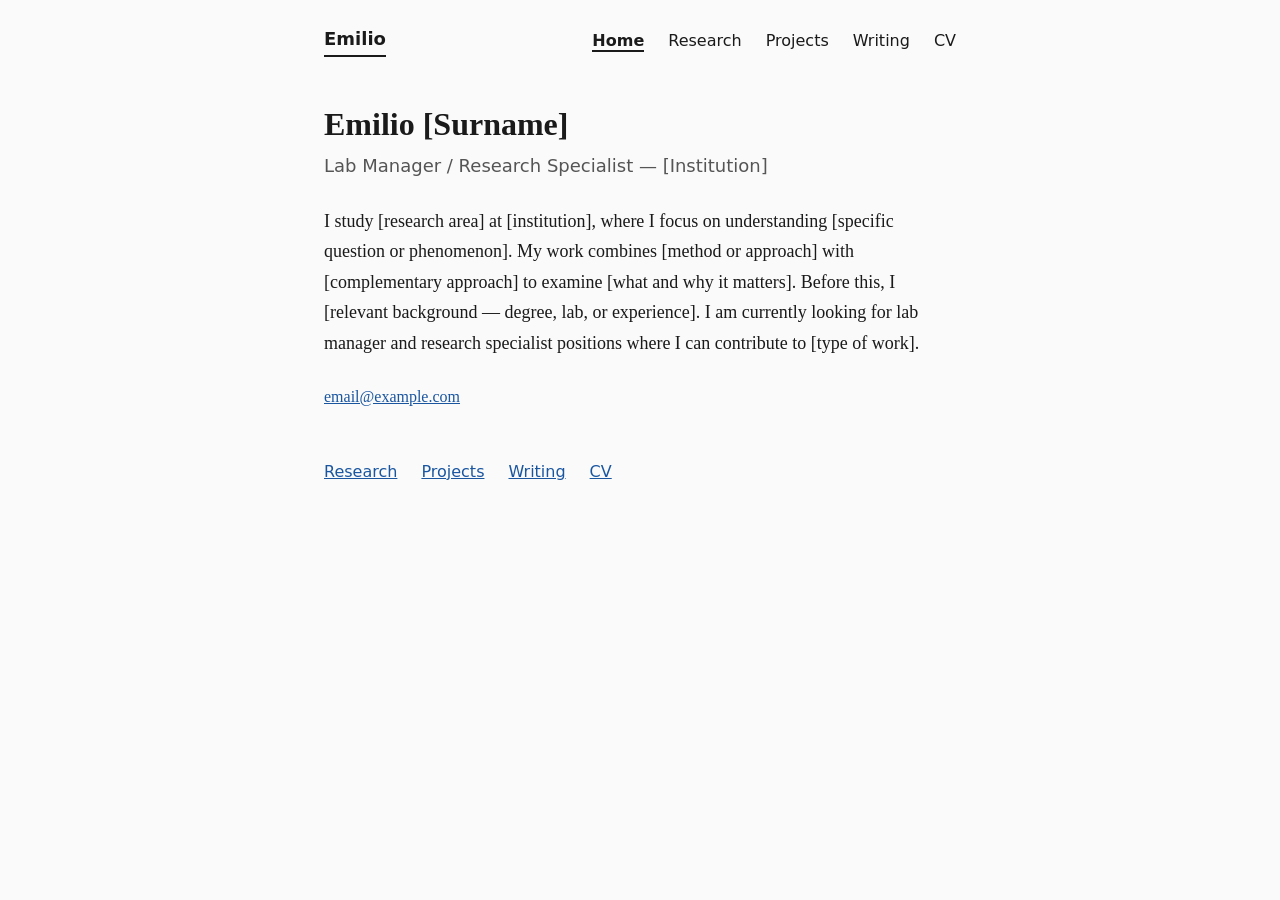
==== index.html @ aac764be "feat: initial research website — walking skeleton complete" ====
<!DOCTYPE html>
<html lang="en">
<head>
  <meta charset="UTF-8">
  <meta name="viewport" content="width=device-width, initial-scale=1.0">
  <title>Emilio [Surname] | Researcher</title>
  <meta name="description" content="Personal website of Emilio [Surname] — researcher in [field]. Home, Research, Projects, Writing, and CV.">
  <link rel="stylesheet" href="/assets/css/style.css">
</head>
<body>
  <div id="site-nav"></div>

  <main class="content">
    <section class="home-hero">
      <h1>Emilio [Surname]</h1>
      <p class="subtitle">Lab Manager / Research Specialist &mdash; [Institution]</p>
      <p class="bio">
        I study [research area] at [institution], where I focus on understanding [specific question or phenomenon].
        My work combines [method or approach] with [complementary approach] to examine [what and why it matters].
        Before this, I [relevant background — degree, lab, or experience].
        I am currently looking for lab manager and research specialist positions where I can contribute to [type of work].
      </p>
      <p class="contact">
        <a href="mailto:email@example.com">email@example.com</a>
      </p>
    </section>

    <nav class="home-links" aria-label="Site sections">
      <ul>
        <li><a href="/research.html">Research</a></li>
        <li><a href="/projects.html">Projects</a></li>
        <li><a href="/writing.html">Writing</a></li>
        <li><a href="/cv.html">CV</a></li>
      </ul>
    </nav>
  </main>

  <script src="/assets/js/nav.js"></script>
</body>
</html>
---- assets/css/style.css ----
/* ============================================
   1. DESIGN TOKENS (custom properties)
   ============================================ */
:root {
  /* Colors */
  --color-bg:             #fafafa;
  --color-surface:        #ffffff;
  --color-text:           #1a1a1a;
  --color-text-muted:     #555555;
  --color-border:         #e0e0e0;
  --color-accent:         #1a56a0;   /* WCAG AA compliant on white */
  --color-accent-visited: #6b3fa0;

  /* Fonts */
  --font-body: Charter, 'Bitstream Charter', 'Sitka Text', Cambria, serif;
  --font-ui:   system-ui, -apple-system, 'Segoe UI', Roboto, Helvetica, Arial, sans-serif;

  /* Type scale */
  --text-xs:   0.75rem;
  --text-sm:   0.875rem;
  --text-base: 1rem;
  --text-lg:   1.125rem;
  --text-xl:   1.25rem;
  --text-2xl:  1.5rem;
  --text-3xl:  2rem;

  /* Line heights */
  --leading-tight:  1.2;
  --leading-normal: 1.5;
  --leading-loose:  1.7;

  /* Layout */
  --max-width:      680px;
  --padding-inline: 1.5rem;
  --spacing-base:   1.5rem;
}

/* ============================================
   2. RESET (Josh Comeau 2025)
   ============================================ */
/* Source: https://www.joshwcomeau.com/css/custom-css-reset/ (March 2025) */

*, *::before, *::after {
  box-sizing: border-box;
}

* {
  margin: 0;
}

body {
  line-height: 1.5;
  -webkit-font-smoothing: antialiased;
}

img, picture, video, canvas, svg {
  display: block;
  max-width: 100%;
}

input, button, textarea, select {
  font: inherit;
}

p, h1, h2, h3, h4, h5, h6 {
  overflow-wrap: break-word;
}

p {
  text-wrap: pretty;
}

h1, h2, h3 {
  text-wrap: balance;
}

/* ============================================
   3. BASE TYPOGRAPHY
   ============================================ */
body {
  font-family: var(--font-body);
  font-size: var(--text-base);
  line-height: var(--leading-loose);
  color: var(--color-text);
  background-color: var(--color-bg);
}

h1,
h2,
h3,
h4,
h5,
h6 {
  line-height: var(--leading-tight);
}

a {
  color: var(--color-accent);
  text-decoration: underline;
}

a:visited {
  color: var(--color-accent-visited);
}

a:hover {
  text-decoration: none;
}

/* ============================================
   4. LAYOUT
   ============================================ */
body {
  min-height: 100vh;
}

.content {
  max-width: var(--max-width);
  width: 100%;
  margin-inline: auto;
  padding-inline: var(--padding-inline);
  padding-top: var(--spacing-base);
  padding-bottom: calc(var(--spacing-base) * 2);
}

/* ============================================
   5. NAVIGATION
   ============================================ */
.site-nav {
  font-family: var(--font-ui);
  display: flex;
  justify-content: space-between;
  align-items: center;
  max-width: var(--max-width);
  margin-inline: auto;
  padding: var(--spacing-base) var(--padding-inline);
}

.site-nav ul {
  list-style: none;
  display: flex;
  gap: 1.5rem;
  padding: 0;
}

.site-nav a {
  text-decoration: none;
  color: var(--color-text);
}

.site-nav a:visited {
  color: var(--color-text);
}

.site-nav a:hover {
  color: var(--color-accent);
}

.nav-name {
  font-weight: 700;
  font-size: var(--text-lg);
}

.site-nav a[aria-current="page"] {
  font-weight: 600;
  border-bottom: 2px solid currentColor;
}

/* ============================================
   6. HOME PAGE
   ============================================ */
.home-hero h1 {
  font-size: var(--text-3xl);
  margin-bottom: 0.5rem;
}

.subtitle {
  font-size: var(--text-lg);
  color: var(--color-text-muted);
  font-family: var(--font-ui);
}

.bio {
  font-size: var(--text-lg);
  line-height: var(--leading-loose);
  margin-top: var(--spacing-base);
}

.contact {
  margin-top: var(--spacing-base);
}

.home-links {
  margin-top: calc(var(--spacing-base) * 2);
  list-style: none;
}

.home-links ul {
  list-style: none;
  display: flex;
  gap: 1.5rem;
  padding: 0;
}

.home-links a {
  font-family: var(--font-ui);
  font-size: var(--text-base);
}

/* ============================================
   7. RESPONSIVE
   ============================================ */
@media (max-width: 600px) {
  :root {
    --text-3xl: 1.75rem;
  }

  .site-nav {
    flex-direction: column;
    align-items: flex-start;
    gap: 0.5rem;
  }

  .site-nav ul {
    flex-wrap: wrap;
    gap: 0.5rem;
  }

  .home-links ul {
    flex-direction: column;
    gap: 0.75rem;
  }
}

/* ============================================
   8. UTILITIES
   ============================================ */
/* Reserved for future utility classes */
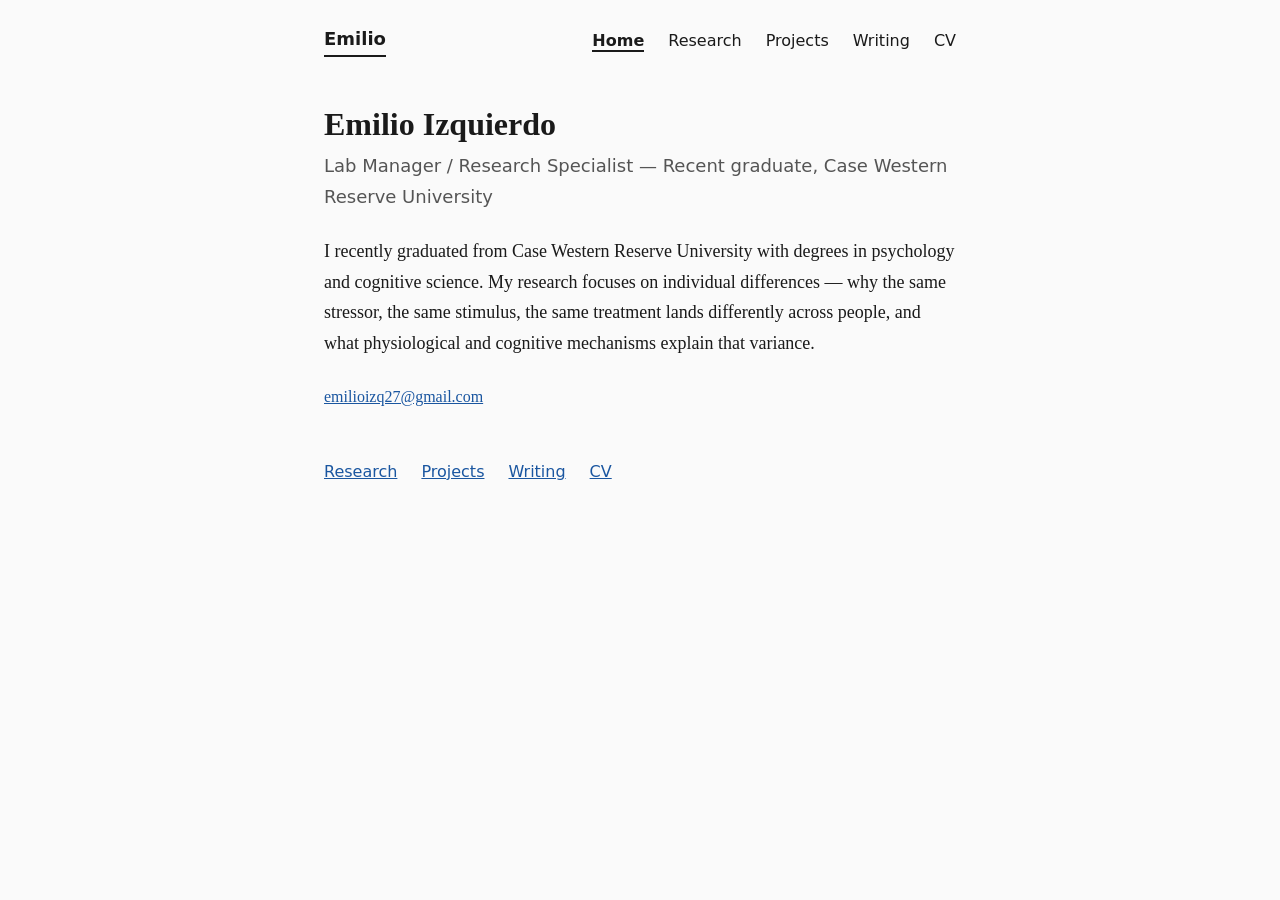
==== commit df035bcf: "feat(01-03): replace all placeholder tokens with real researcher content - index.html: real name (Em" ====
--- a/index.html
+++ b/index.html
@@ -3,8 +3,8 @@
 <head>
   <meta charset="UTF-8">
   <meta name="viewport" content="width=device-width, initial-scale=1.0">
-  <title>Emilio [Surname] | Researcher</title>
-  <meta name="description" content="Personal website of Emilio [Surname] — researcher in [field]. Home, Research, Projects, Writing, and CV.">
+  <title>Emilio Izquierdo | Researcher</title>
+  <meta name="description" content="Personal website of Emilio Izquierdo — researcher in psychology and cognitive science. Home, Research, Projects, Writing, and CV.">
   <link rel="stylesheet" href="/assets/css/style.css">
 </head>
 <body>
@@ -12,16 +12,13 @@
 
   <main class="content">
     <section class="home-hero">
-      <h1>Emilio [Surname]</h1>
-      <p class="subtitle">Lab Manager / Research Specialist &mdash; [Institution]</p>
+      <h1>Emilio Izquierdo</h1>
+      <p class="subtitle">Lab Manager / Research Specialist &mdash; Recent graduate, Case Western Reserve University</p>
       <p class="bio">
-        I study [research area] at [institution], where I focus on understanding [specific question or phenomenon].
-        My work combines [method or approach] with [complementary approach] to examine [what and why it matters].
-        Before this, I [relevant background — degree, lab, or experience].
-        I am currently looking for lab manager and research specialist positions where I can contribute to [type of work].
+        I recently graduated from Case Western Reserve University with degrees in psychology and cognitive science. My research focuses on individual differences — why the same stressor, the same stimulus, the same treatment lands differently across people, and what physiological and cognitive mechanisms explain that variance.
       </p>
       <p class="contact">
-        <a href="mailto:email@example.com">email@example.com</a>
+        <a href="mailto:emilioizq27@gmail.com">emilioizq27@gmail.com</a>
       </p>
     </section>
 
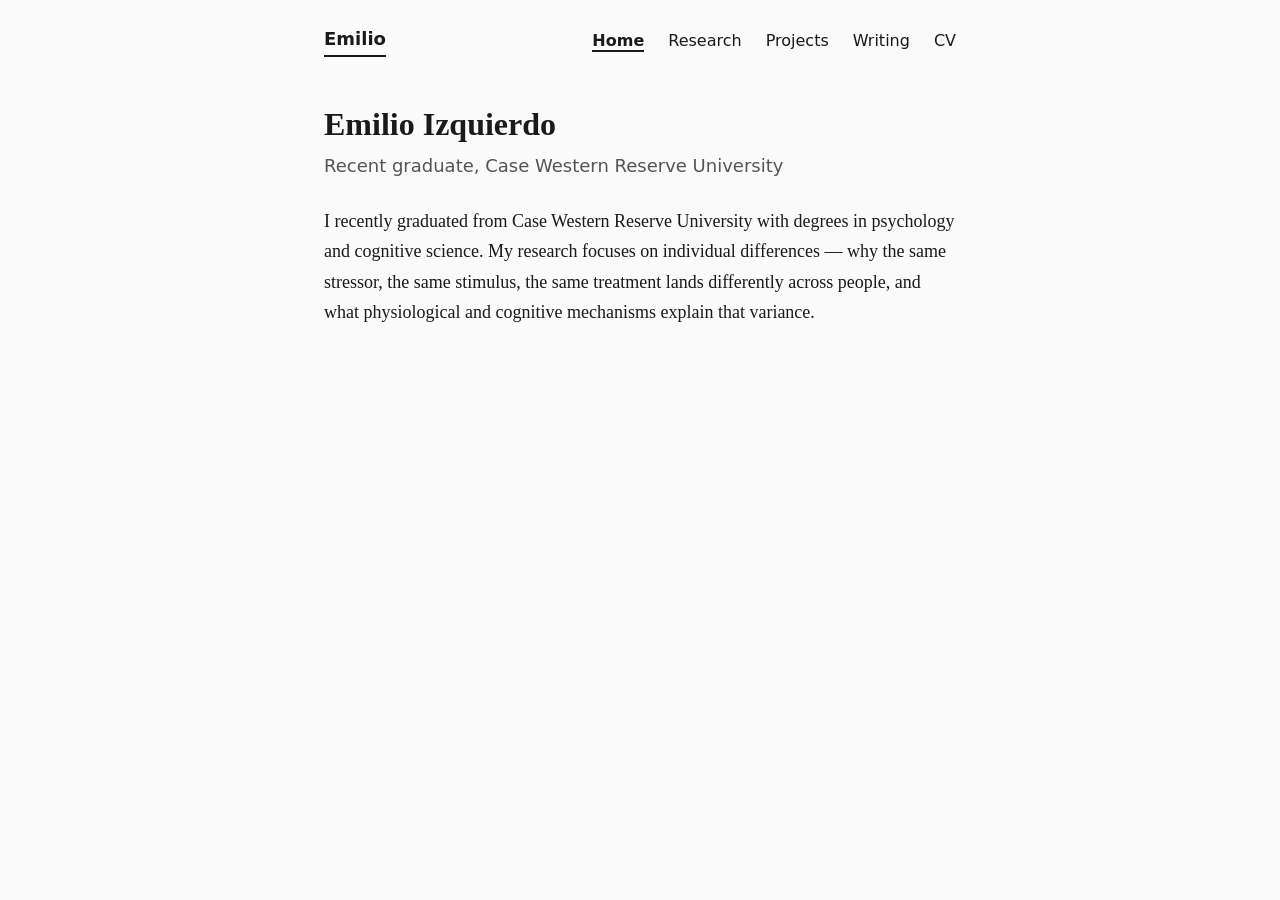
==== commit 2b72168c: "small changes" ====
--- a/index.html
+++ b/index.html
@@ -13,23 +13,11 @@
   <main class="content">
     <section class="home-hero">
       <h1>Emilio Izquierdo</h1>
-      <p class="subtitle">Lab Manager / Research Specialist &mdash; Recent graduate, Case Western Reserve University</p>
+      <p class="subtitle">Recent graduate, Case Western Reserve University</p>
       <p class="bio">
         I recently graduated from Case Western Reserve University with degrees in psychology and cognitive science. My research focuses on individual differences — why the same stressor, the same stimulus, the same treatment lands differently across people, and what physiological and cognitive mechanisms explain that variance.
       </p>
-      <p class="contact">
-        <a href="mailto:emilioizq27@gmail.com">emilioizq27@gmail.com</a>
-      </p>
     </section>
-
-    <nav class="home-links" aria-label="Site sections">
-      <ul>
-        <li><a href="/research.html">Research</a></li>
-        <li><a href="/projects.html">Projects</a></li>
-        <li><a href="/writing.html">Writing</a></li>
-        <li><a href="/cv.html">CV</a></li>
-      </ul>
-    </nav>
   </main>
 
   <script src="/assets/js/nav.js"></script>
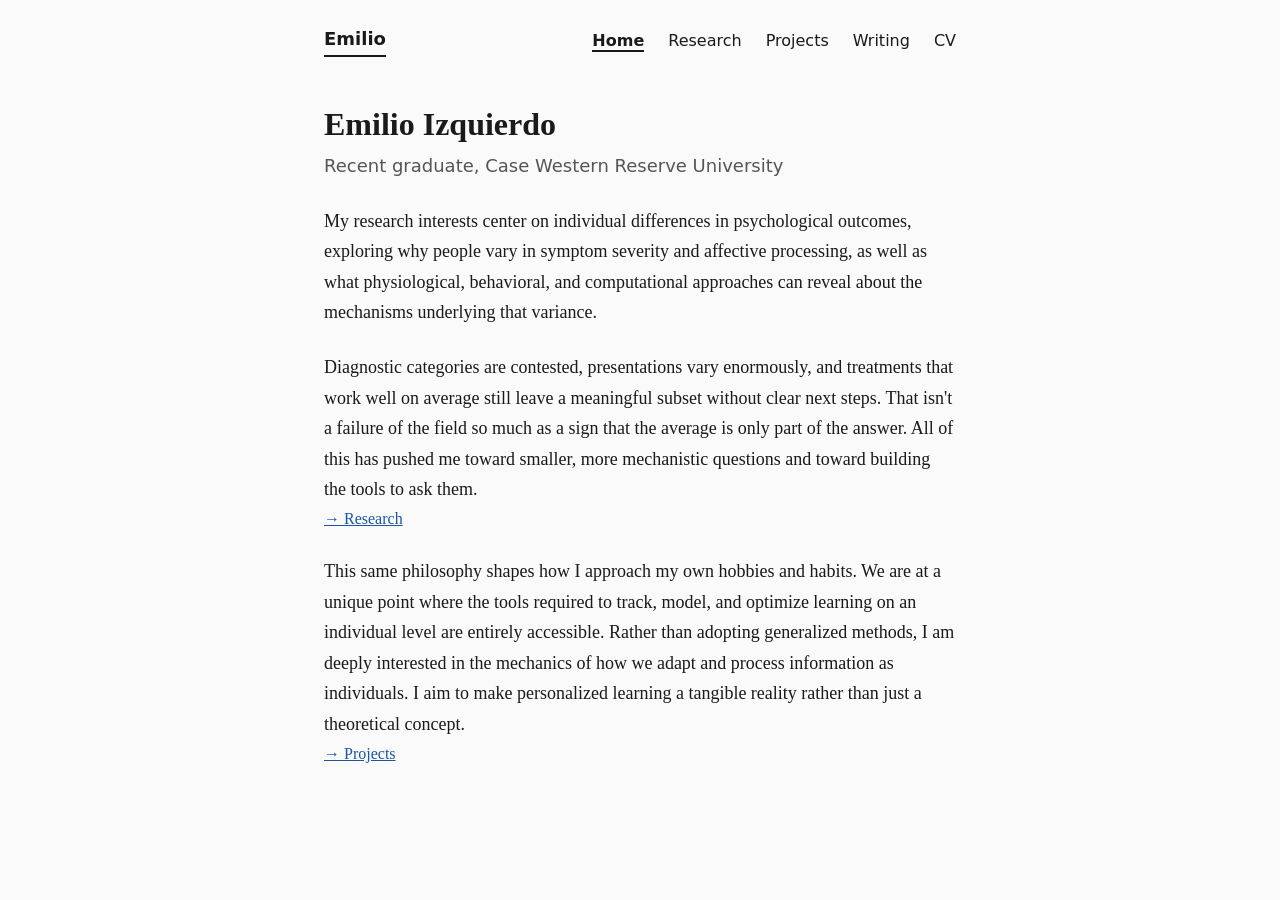
==== commit 49aa6962: "home page upgrade" ====
--- a/index.html
+++ b/index.html
@@ -15,8 +15,16 @@
       <h1>Emilio Izquierdo</h1>
       <p class="subtitle">Recent graduate, Case Western Reserve University</p>
       <p class="bio">
-        I recently graduated from Case Western Reserve University with degrees in psychology and cognitive science. My research focuses on individual differences — why the same stressor, the same stimulus, the same treatment lands differently across people, and what physiological and cognitive mechanisms explain that variance.
+        My research interests center on individual differences in psychological outcomes, exploring why people vary in symptom severity and affective processing, as well as what physiological, behavioral, and computational approaches can reveal about the mechanisms underlying that variance.
       </p>
+      <p class="bio">
+        Diagnostic categories are contested, presentations vary enormously, and treatments that work well on average still leave a meaningful subset without clear next steps. That isn't a failure of the field so much as a sign that the average is only part of the answer. All of this has pushed me toward smaller, more mechanistic questions and toward building the tools to ask them.
+      </p>
+      <p class="bio-link"><a href="/research.html">→ Research</a></p>
+      <p class="bio">
+        This same philosophy shapes how I approach my own hobbies and habits. We are at a unique point where the tools required to track, model, and optimize learning on an individual level are entirely accessible. Rather than adopting generalized methods, I am deeply interested in the mechanics of how we adapt and process information as individuals. I aim to make personalized learning a tangible reality rather than just a theoretical concept.
+      </p>
+      <p class="bio-link"><a href="/projects.html">→ Projects</a></p>
     </section>
   </main>
 
